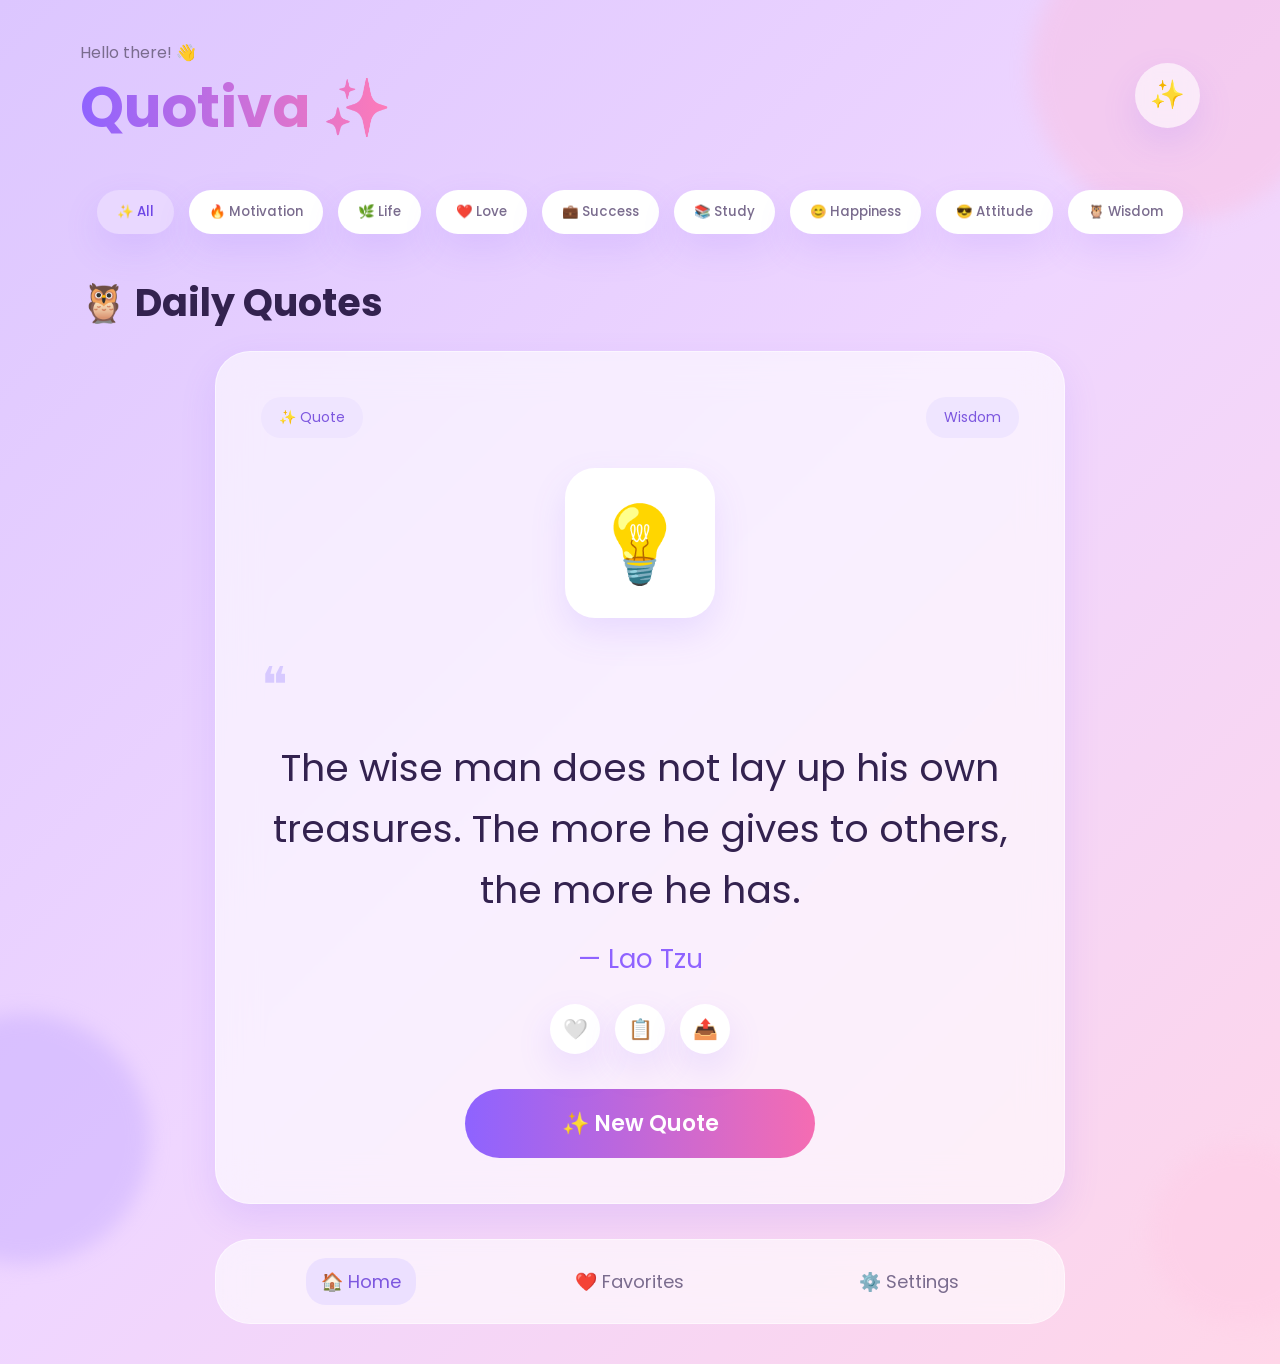
==== index.html @ ee00c672 "first commit" ====
<!-- This is the home page. It shows category buttons, a quote card, and action buttons. -->
<!DOCTYPE html>
<html lang="en">
<head>
    <meta charset="UTF-8">
    <meta name="viewport" content="width=device-width, initial-scale=1.0">
    <title>Quotiva</title>

    <link rel="stylesheet" href="css/style.css">

    <link href="https://fonts.googleapis.com/css2?family=Poppins:wght@300;400;500;600;700&display=swap" rel="stylesheet">
</head>
<body>

    <!-- Three decorative colored circles in the background -->
    <div class="bg-circle circle1"></div>
    <div class="bg-circle circle2"></div>
    <div class="bg-circle circle3"></div>

    <div class="container">

        <!-- Top header with greeting, app name, and theme button -->
        <header class="header">

            <div>
                <p class="greeting">Hello there! 👋</p>
                <h1 class="logo">Quotiva ✨</h1>
            </div>

            <button class="theme-btn">
                ✨
            </button>

        </header>

        <!-- Scrollable row of category filter buttons -->
        <section class="categories">

            <button class="category active" data-category="all">
                ✨ All
            </button>

            <button class="category" data-category="motivation">
                🔥 Motivation
            </button>

            <button class="category" data-category="life">
                🌿 Life
            </button>

            <button class="category" data-category="love">
                ❤️ Love
            </button>

            <button class="category" data-category="success">
                💼 Success
            </button>

            <button class="category" data-category="study">
                📚 Study
            </button>

            <button class="category" data-category="happiness">
                😊 Happiness
            </button>

            <button class="category" data-category="attitude">
                😎 Attitude
            </button>

            <button class="category" data-category="wisdom">
                🦉 Wisdom
            </button>

        </section>

        <!-- Section heading above the quote card -->
        <h2 class="section-title">
            🦉 Daily Quotes
        </h2>

        <!-- The main quote card that shows the current quote -->
        <section class="quote-card">

            <div class="card-top">

                <!-- Fixed label that always says "Quote" -->
                <span class="tag">
                    ✨ Quote
                </span>

                <!-- Category label that changes when a new quote is shown -->
                <span class="tag category-tag">
                    Wisdom
                </span>

            </div>

            <!-- Emoji icon for the current quote category -->
            <div class="emoji-box">
                💡
            </div>

            <!-- Large decorative quotation mark -->
            <div class="quote-icon">
                ❝
            </div>

            <!-- The quote text, updated by script.js -->
            <p id="quoteText" class="quote-text">
                The wise man does not lay up his own treasures.
                The more he gives to others,
                the more he has.
            </p>

            <!-- The quote author, updated by script.js -->
            <p id="quoteAuthor" class="quote-author">
                — Lao Tzu
            </p>

            <!-- Buttons to save, copy, or share the current quote -->
            <div class="action-buttons">

                <button id="favoriteBtn" class="icon-btn">
                    🤍
                </button>

                <button id="copyBtn" class="icon-btn">
                    📋
                </button>

                <button id="shareBtn" class="icon-btn">
                    📤
                </button>

            </div>

            <!-- Button to load a new random quote from the same category -->
            <button id="newQuoteBtn" class="new-quote-btn">
                ✨ New Quote
            </button>

        </section>

        <!-- Bottom navigation links to Home, Favorites, and Settings -->
        <nav class="bottom-nav">

            <a href="index.html" class="nav-item active-nav">
                🏠 Home
            </a>

            <a href="favorites.html" class="nav-item">
                ❤️ Favorites
            </a>

            <a href="settings.html" class="nav-item">
                ⚙️ Settings
            </a>

        </nav>

    </div>

    <!-- Hidden popups for About, Privacy, Sources, and Tips -->

    <div class="modal-overlay" id="about">
        <div class="modal">
            <button class="modal-close">✕</button>
            <h2>ℹ️ About Quotiva</h2>
            <div class="modal-content-body"></div>
        </div>
    </div>

    <div class="modal-overlay" id="privacy">
        <div class="modal">
            <button class="modal-close">✕</button>
            <h2>🔒 Privacy Policy</h2>
            <div class="modal-content-body"></div>
        </div>
    </div>

    <div class="modal-overlay" id="sources">
        <div class="modal">
            <button class="modal-close">✕</button>
            <h2>🌍 Quote Sources</h2>
            <div class="modal-content-body"></div>
        </div>
    </div>

    <div class="modal-overlay" id="tips">
        <div class="modal">
            <button class="modal-close">✕</button>
            <h2>💡 Daily Inspiration Tips</h2>
            <div class="modal-content-body"></div>
        </div>
    </div>

    <!-- Load theme.js first so the correct theme is applied before the page is visible -->
    <script src="js/theme.js"></script>
    <script src="js/script.js"></script>

    <script>
        /* Close a popup when the user clicks the X button or the dark background */
        document.querySelectorAll(".modal-overlay").forEach(modal => {
            modal.querySelector(".modal-close").addEventListener("click", () => {
                modal.classList.remove("active");
            });
            modal.addEventListener("click", (e) => {
                if (e.target === modal) {
                    modal.classList.remove("active");
                }
            });
        });
    </script>

</body>
</html>
---- css/style.css ----
/* Remove default spacing and set the font for every element on the page */
*{
    margin:0;
    padding:0;
    box-sizing:border-box;
    font-family:'Poppins',sans-serif;
}

/* Default color and style values used across the whole app */
:root{
    --bg-gradient: linear-gradient(135deg, #DCC6FF, #EFD6FF, #FFD6E8);
    --card-bg: rgba(255, 255, 255, 0.6);
    --card-shadow: 0 15px 35px rgba(142, 99, 255, 0.15);
    --btn-gradient: linear-gradient(90deg, #8e63ff, #f56cb2);
    --btn-text: #ffffff;
    --category-bg: #ffffff;
    --category-active-bg: #e9d8ff;
    --category-active-text: #6e46e6;
    --nav-bg: rgba(255, 255, 255, 0.6);
    --nav-active-bg: #ece0ff;
    --nav-active-text: #7d57df;
    --text-primary: #33224f;
    --text-secondary: #7a6c8e;
    --tag-bg: #efe5ff;
    --tag-text: #7d57df;
    --accent: #8f63ff;
    --logo-gradient: linear-gradient(90deg, #8f63ff, #ff7bb8);
    --circle1: #ffb8d6;
    --circle2: #b89dff;
    --circle3: #ffc9e4;
    --quote-icon: #d7c9ff;
    --border-color: rgba(255,255,255,0.5);
}
/* Make the page fill the full screen height and use the theme background color */
body{
    min-height:100vh;
    background: var(--bg-gradient);
    overflow-x:hidden;
    position:relative;
    transition: background 0.4s ease;
}

/* Decorative blurred circles in the background */

.bg-circle{
    position:absolute;
    border-radius:50%;
    filter:blur(10px);
    opacity:.35;
    transition: background 0.4s ease;
}

/* Top right circle */
.circle1{
    width:300px;
    height:300px;
    background: var(--circle1);
    top:-80px;
    right:-50px;
}

/* Bottom left circle */
.circle2{
    width:250px;
    height:250px;
    background: var(--circle2);
    bottom:100px;
    left:-100px;
}

/* Bottom right circle */
.circle3{
    width:180px;
    height:180px;
    background: var(--circle3);
    bottom:40px;
    right:-50px;
}

/* Main content wrapper, centered and limited in width */
.container{
    width:100%;
    max-width:1100px;
    margin:0 auto;
    padding:40px;
    position:relative;
    z-index:2;
}

/* Header */

/* Top bar with the greeting, logo, and theme button */
.header{
    display:flex;
    justify-content:space-between;
    align-items:center;
    margin-bottom:40px;
}

.greeting{
    color: var(--text-secondary);
    font-size:16px;
}

/* App name with gradient text */
.logo{
    font-size:48px;
    font-weight:700;
    background: var(--logo-gradient);
    -webkit-background-clip:text;
    -webkit-text-fill-color:transparent;
}

/* Round button in the top right corner for theme access */
.theme-btn{
    width:65px;
    height:65px;
    border:none;
    border-radius:50%;
    background: var(--card-bg);
    backdrop-filter:blur(10px);
    cursor:pointer;
    font-size:28px;
    box-shadow: var(--card-shadow);
}

/* Categories */

/* Horizontal scrollable row of category buttons */
.categories{
    display:flex;
    justify-content:center;
    flex-wrap:wrap;
    gap:15px;
    margin-bottom:40px;
}

/* Style for each category button */
.category{
    border:none;
    padding:12px 20px;
    border-radius:30px;
    background: var(--category-bg);
    color: var(--text-secondary);
    font-weight:500;
    cursor:pointer;
    white-space:nowrap;
    box-shadow: var(--card-shadow);
}

/* Highlighted style for the currently selected category */
.category.active{
    background: var(--category-active-bg);
    color: var(--category-active-text);
}

/* Section Title */

/* Heading shown above the quote card */
.section-title{
    color: var(--text-primary);
    margin-bottom:20px;
    font-size:36px;
}

/* Quote Card */

/* The main card that holds the quote, author, and action buttons */
.quote-card{
    max-width:850px;
    margin:0 auto;
    background:var(--card-bg);
    backdrop-filter:blur(20px);
    border-radius:35px;
    padding:45px;
    box-shadow:var(--card-shadow);
    border:1px solid var(--border-color);
}
/* Top row of the card with the two label tags */
.card-top{
    display:flex;
    justify-content:space-between;
}

/* Small rounded label used for the quote type and category */
.tag{
    background: var(--tag-bg);
    color: var(--tag-text);
    padding:10px 18px;
    border-radius:20px;
    font-size:14px;
}

/* Square box that shows the emoji for the current category */
.emoji-box{
    width:150px;
    height:150px;
    background: var(--category-bg);
    margin:30px auto;
    border-radius:30px;
    display:flex;
    justify-content:center;
    align-items:center;
    font-size:75px;
    box-shadow: var(--card-shadow);
}

/* Large decorative opening quotation mark */
.quote-icon{
    font-size:50px;
    color: var(--quote-icon);
}

/* The quote text displayed in the center of the card */
.quote-text{
    text-align:center;
    font: size 36px;
    line-height:1.6;
    color: var(--text-primary);
    margin-top:15px;
}

/* The author name shown below the quote */
.quote-author{
    text-align:center;
    margin-top:20px;
    font-size:26px;
    color: var(--accent);
}

/* Row of icon buttons for favorite, copy, and share */
.action-buttons{
    display:flex;
    justify-content:center;
    gap:15px;
    margin-top:25px;
}

/* Style for each small round icon button */
.icon-btn{
    width:50px;
    height:50px;
    border:none;
    border-radius:50%;
    cursor:pointer;
    font-size:20px;
    background: var(--category-bg);
    box-shadow: var(--card-shadow);
}

/* Full-width button at the bottom of the card to load a new quote */
.new-quote-btn{
    width:100%;
    max-width:350px;
    display:block;
    margin:35px auto 0;
    border:none;
    padding:18px;
    border-radius:40px;
    color: var(--btn-text);
    font-size:22px;
    font-weight:600;
    cursor:pointer;
    background: var(--btn-gradient);
}
/* Bottom Nav */

/* Navigation bar fixed at the bottom of the page */
.bottom-nav{
    max-width:850px;
    margin:35px auto 0;
    background: var(--nav-bg);
    backdrop-filter:blur(15px);
    border-radius:35px;
    padding:18px;
    display:flex;
    justify-content:space-around;
    border: 1px solid var(--border-color);
}

/* Style for each navigation link */
.nav-item{
    text-decoration:none;
    color: var(--text-secondary);
    font-size:18px;
    padding:10px 15px;
    border-radius:20px;
    transition: all 0.3s ease;
}

/* Change color when the user hovers over a nav link */
.nav-item:hover{
    color: var(--accent);
}

/* Highlighted style for the currently active nav link */
.active-nav{
    background: var(--nav-active-bg);
    color: var(--nav-active-text);
}

/* Mobile */

/* Smaller font sizes for screens narrower than 480px */
@media(max-width:480px){

    .logo{
        font-size:42px;
    }

    .quote-text{
        font-size:24px;
    }

    .section-title{
        font-size:24px;
    }
}

/* Modals */

/* Dark blurred background that covers the page when a popup is open */
.modal-overlay{
    position:fixed;
    top:0;
    left:0;
    width:100%;
    height:100%;
    background: rgba(0,0,0,0.5);
    backdrop-filter: blur(5px);
    display:none;
    justify-content:center;
    align-items:center;
    z-index:1000;
    padding:20px;
}

/* Show the overlay when it has the active class */
.modal-overlay.active{
    display:flex;
}

/* The popup box that appears in the center of the screen */
.modal{
    background: var(--card-bg);
    backdrop-filter:blur(20px);
    border-radius:25px;
    padding:30px;
    max-width:400px;
    width:100%;
    max-height:80vh;
    overflow-y:auto;
    box-shadow: var(--card-shadow);
    border: 1px solid var(--border-color);
    position:relative;
}

/* Heading inside the popup */
.modal h2{
    color: var(--text-primary);
    margin-bottom:15px;
    font-size:24px;
}

/* Paragraph text inside the popup */
.modal p{
    color: var(--text-secondary);
    line-height:1.6;
    margin-bottom:10px;
}

/* Small round X button in the top right corner of the popup */
.modal-close{
    position:absolute;
    top:15px;
    right:15px;
    width:35px;
    height:35px;
    border:none;
    border-radius:50%;
    background: var(--category-bg);
    color: var(--text-primary);
    cursor:pointer;
    font-size:18px;
    box-shadow: var(--card-shadow);
    display:flex;
    align-items:center;
    justify-content:center;
}
/* Desktop */

@media (min-width:992px){

    .container{
        max-width:1200px;
    }

    .logo{
        font-size:56px;
    }

    .quote-card{
        max-width:850px;
    }

    .quote-text{
        font-size:38px;
    }

    .quote-author{
        font-size:26px;
    }

    .section-title{
        font-size:38px;
    }
}
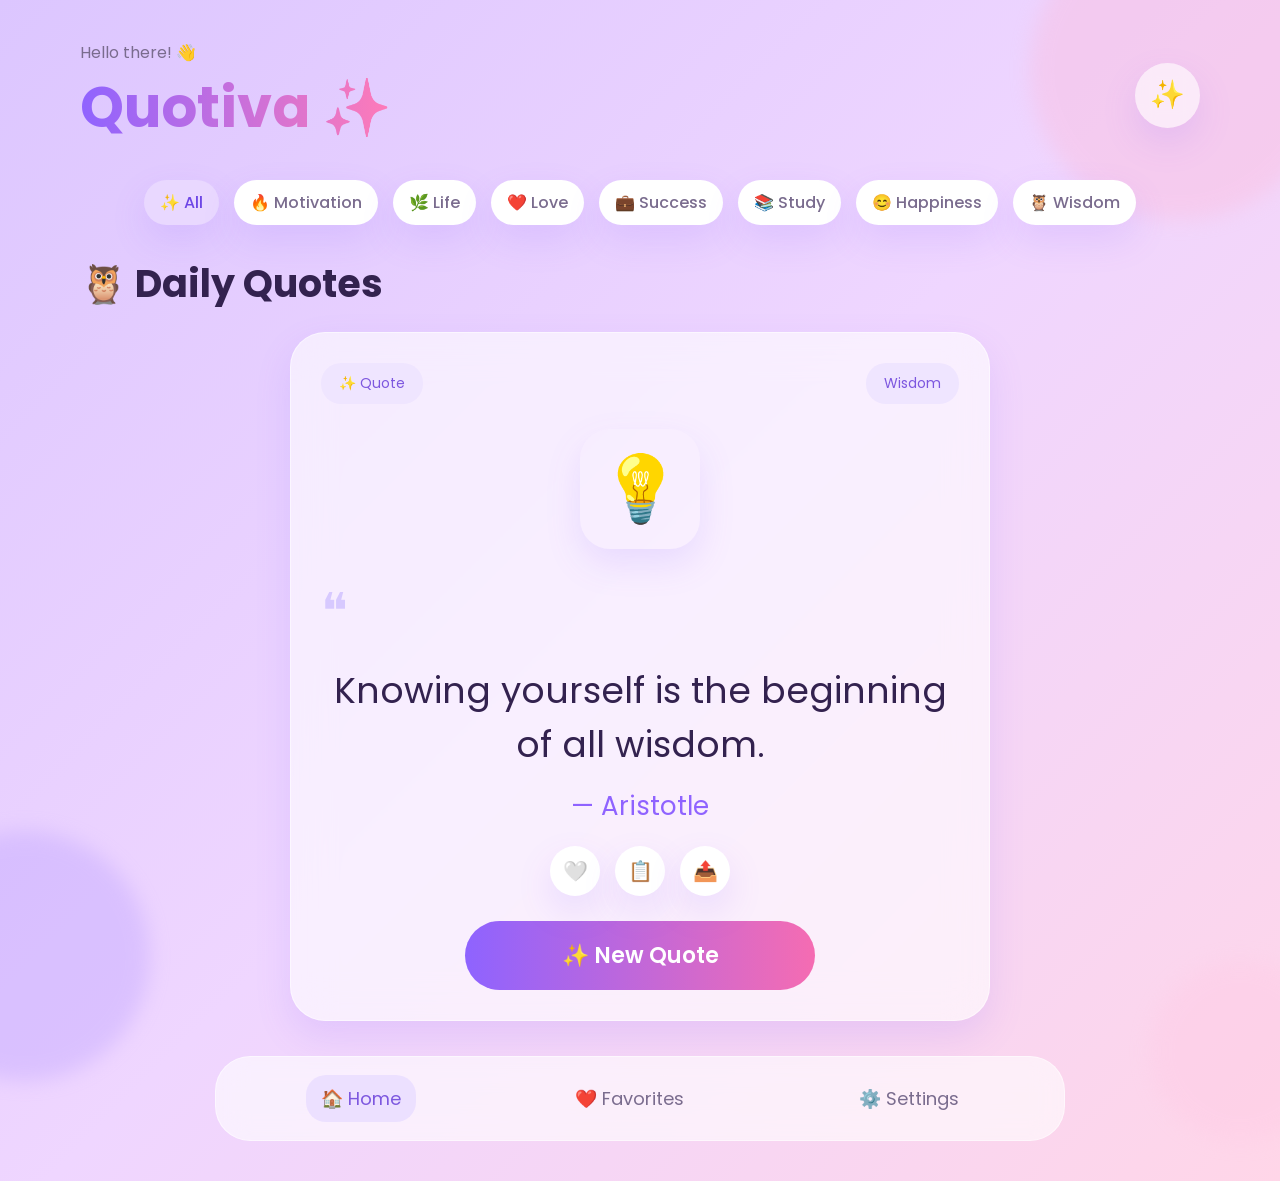
==== commit e1b5838a: "all changes" ====
--- a/index.html
+++ b/index.html
@@ -62,10 +62,6 @@
 
             <button class="category" data-category="happiness">
                 😊 Happiness
-            </button>
-
-            <button class="category" data-category="attitude">
-                😎 Attitude
             </button>
 
             <button class="category" data-category="wisdom">
--- a/css/style.css
+++ b/css/style.css
@@ -94,7 +94,7 @@
     display:flex;
     justify-content:space-between;
     align-items:center;
-    margin-bottom:40px;
+    margin-bottom:30px;
 }
 
 .greeting{
@@ -132,20 +132,22 @@
     justify-content:center;
     flex-wrap:wrap;
     gap:15px;
-    margin-bottom:40px;
+    margin-bottom:30px;
 }
 
 /* Style for each category button */
 .category{
     border:none;
-    padding:12px 20px;
+    padding:10px 16px;
     border-radius:30px;
     background: var(--category-bg);
     color: var(--text-secondary);
+    font-size:16px;
     font-weight:500;
     cursor:pointer;
     white-space:nowrap;
     box-shadow: var(--card-shadow);
+    transition:0.3s ease;
 }
 
 /* Highlighted style for the currently selected category */
@@ -167,12 +169,12 @@
 
 /* The main card that holds the quote, author, and action buttons */
 .quote-card{
-    max-width:850px;
+    max-width:800px;
     margin:0 auto;
     background:var(--card-bg);
     backdrop-filter:blur(20px);
     border-radius:35px;
-    padding:45px;
+    padding: 30px;
     box-shadow:var(--card-shadow);
     border:1px solid var(--border-color);
 }
@@ -193,18 +195,16 @@
 
 /* Square box that shows the emoji for the current category */
 .emoji-box{
-    width:150px;
-    height:150px;
-    background: var(--category-bg);
-    margin:30px auto;
+    width:120px;
+    height:120px;
+    margin:25px auto;
     border-radius:30px;
     display:flex;
     justify-content:center;
     align-items:center;
-    font-size:75px;
-    box-shadow: var(--card-shadow);
-}
-
+    font-size:65px;
+    box-shadow: var(--card-shadow);
+}
 /* Large decorative opening quotation mark */
 .quote-icon{
     font-size:50px;
@@ -214,17 +214,18 @@
 /* The quote text displayed in the center of the card */
 .quote-text{
     text-align:center;
-    font: size 36px;
-    line-height:1.6;
+    font-size:36px;
+    line-height:1.5;
     color: var(--text-primary);
-    margin-top:15px;
+    max-width:650px;
+    margin:10px auto 0;
 }
 
 /* The author name shown below the quote */
 .quote-author{
     text-align:center;
-    margin-top:20px;
-    font-size:26px;
+    margin-top:15px;
+    font-size:24px;
     color: var(--accent);
 }
 
@@ -233,7 +234,7 @@
     display:flex;
     justify-content:center;
     gap:15px;
-    margin-top:25px;
+    margin-top:20px;
 }
 
 /* Style for each small round icon button */
@@ -253,7 +254,7 @@
     width:100%;
     max-width:350px;
     display:block;
-    margin:35px auto 0;
+    margin:25px auto 0;
     border:none;
     padding:18px;
     border-radius:40px;
@@ -400,11 +401,14 @@
     }
 
     .quote-card{
-        max-width:850px;
+         max-width:700px;
+         margin:0 auto;
     }
 
     .quote-text{
-        font-size:38px;
+         max-width:650px;
+         margin:15px auto 0;
+         line-height:1.5;
     }
 
     .quote-author{
